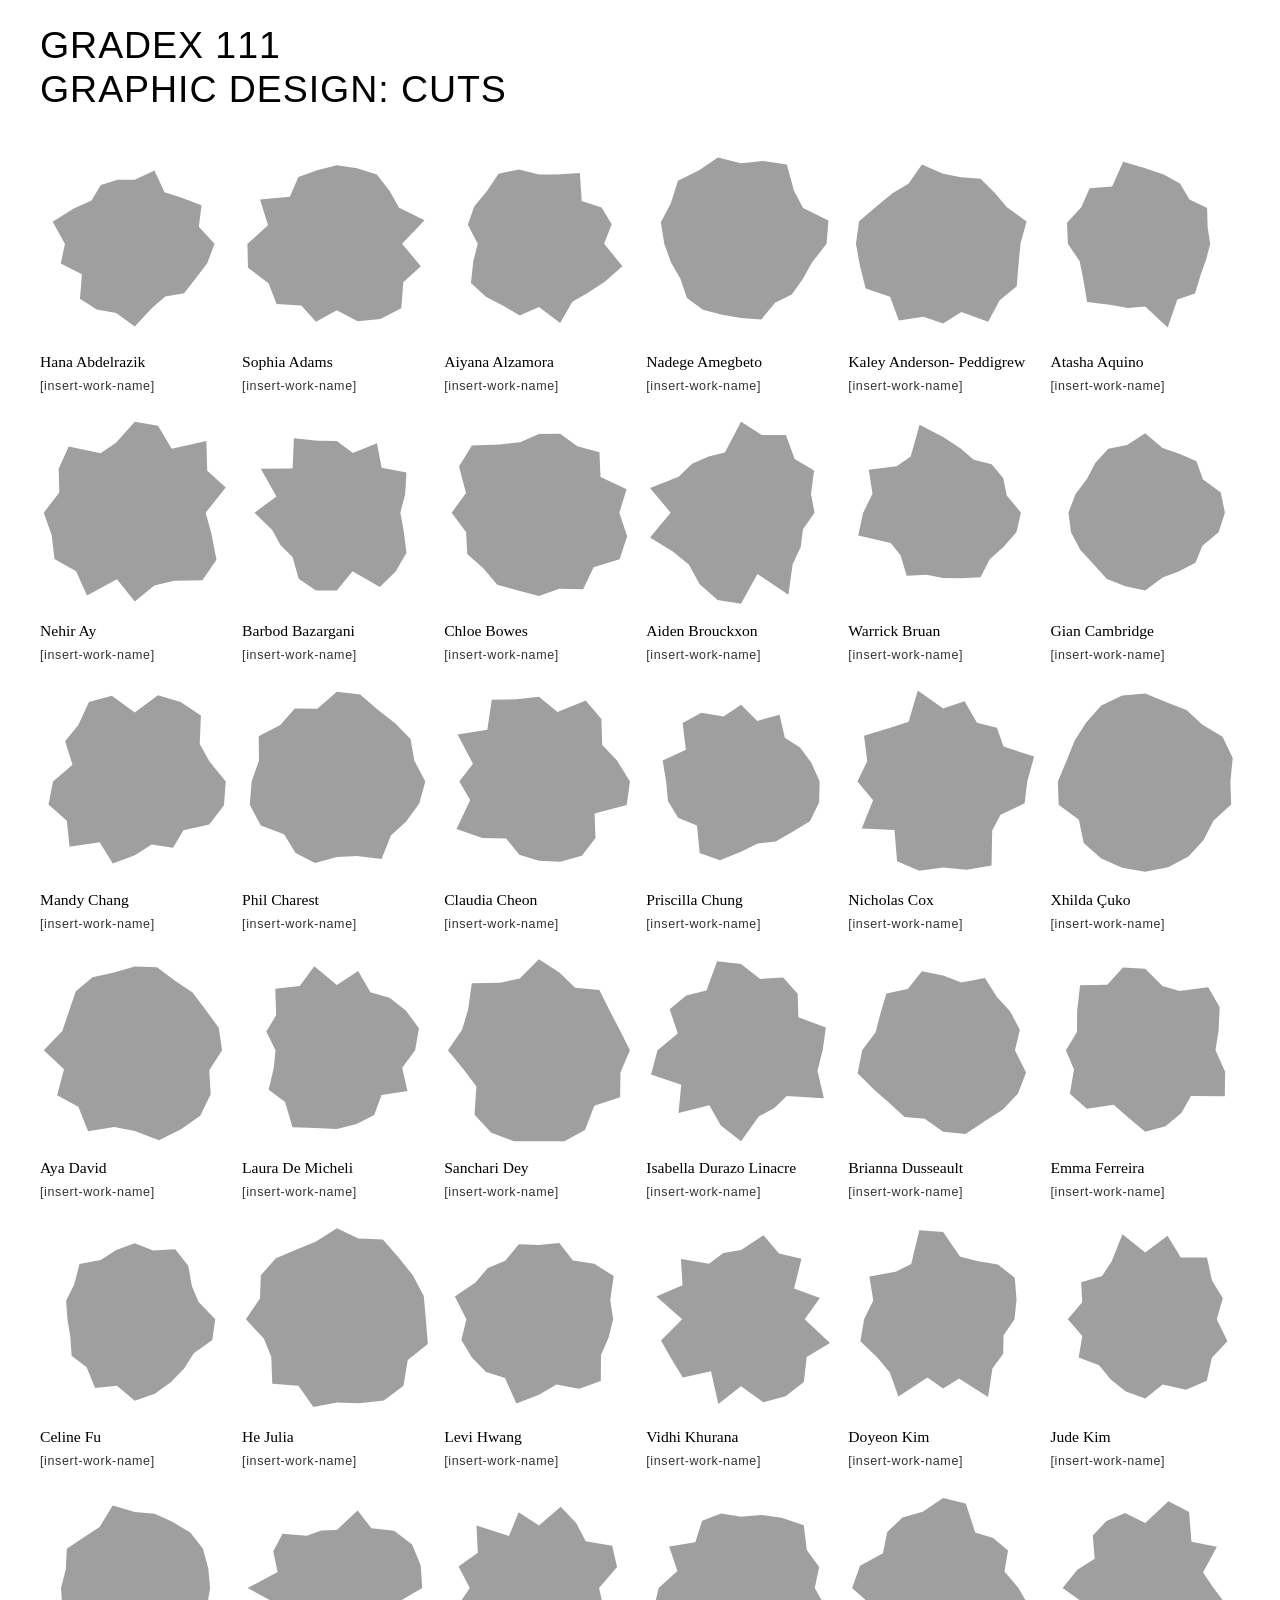
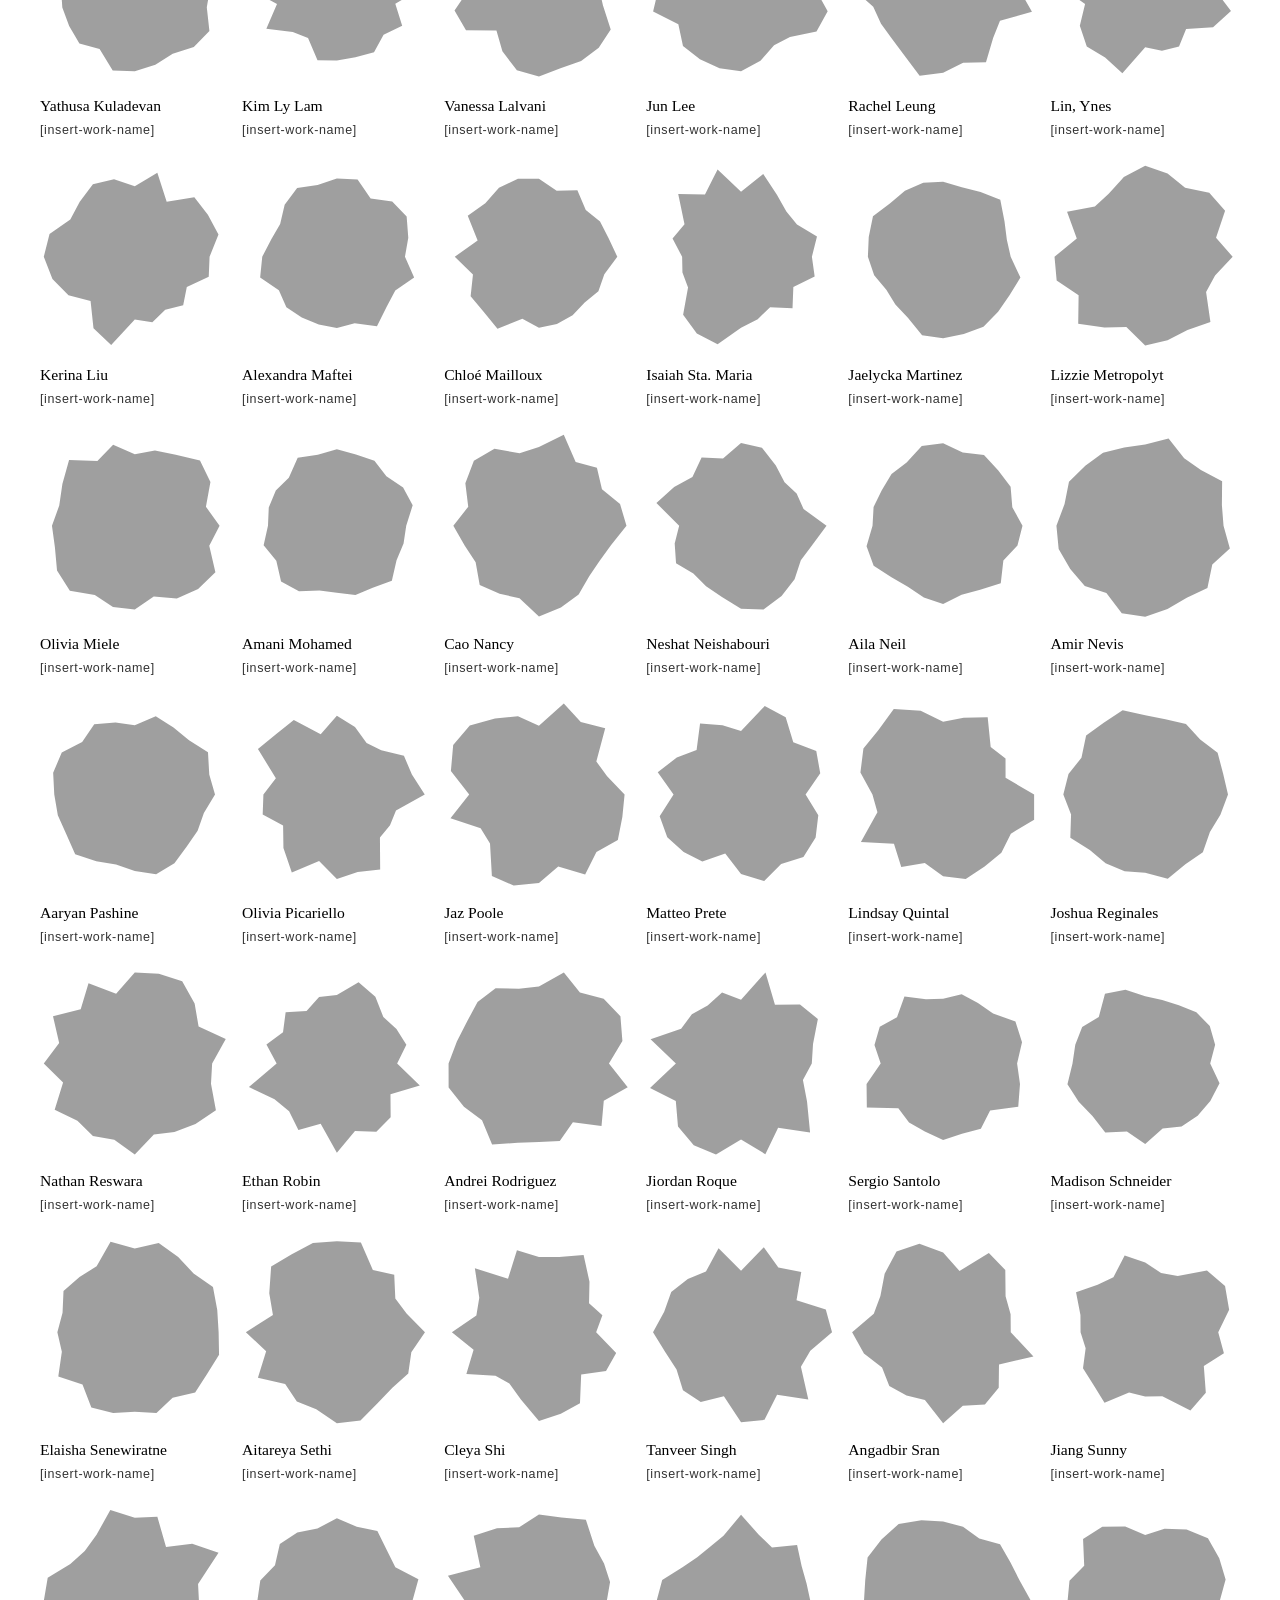
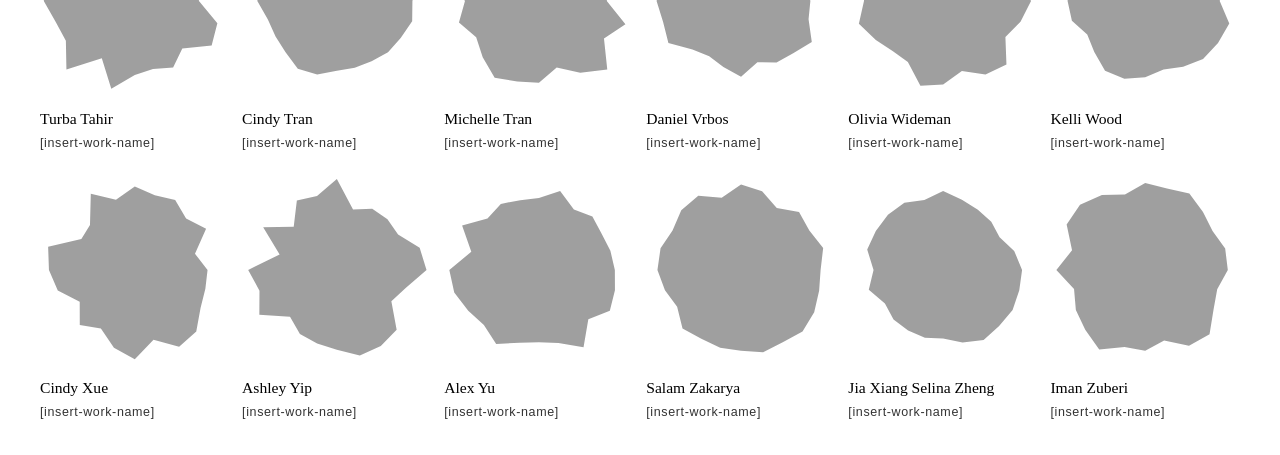
==== index.html @ b13c8884 "initial commit" ====
<!DOCTYPE html>
<html lang="en">
<head>
    <meta charset="UTF-8">
    <meta name="viewport" content="width=device-width, initial-scale=1.0">
    <title>GDX Prototype-1</title>

    <link href="https://fonts.cdnfonts.com/css/plantin-mt-pro" rel="stylesheet">
    <link href="https://fonts.cdnfonts.com/css/neue-haas-grotesk-display-pro" rel="stylesheet">

    <link rel="stylesheet" href="style.css">
</head>
<body>
    <!--
        Main page wrapper:
        Keeps title + archive grid centered and constrained to max width.
        JS does not replace this wrapper; it only injects cards inside
        .grid-container so the page shell remains stable.
    -->
    <div class="content-container">

        <!--
            Header region:
            Static semantic heading so users and screen readers immediately know
            the exhibit context before interactive content is injected.
        -->
        <div class="header-container">
            <h1>GradEX 111</h1>
            <h1>Graphic Design: CUTS</h1>
        </div>

        <!--
            Grid mount point:
            Starts empty in HTML by design. main.js reads sampleItems and creates
            one card per entry (thumbnail + artist name + work title), then binds
            click handlers that open floating preview windows.
        -->
        <div class="grid-container"></div>
        
    </div>
    <!--
        App script:
        Runs after body markup so querySelector calls can find DOM nodes.
        Responsible for:
        1) rendering cards
        2) generating organic clip-path silhouettes
        3) opening/stacking/dragging/resizing/closing preview windows
    -->
    <script src="./js/main.js"></script>
</body>
</html>
---- style.css ----
*{
    /* Reset default browser spacing so layout starts from a known baseline. */
    margin: 0;
    /*
        border-box sizing means width/height include padding and border.
        This makes fixed-size elements (like preview windows) easier to reason
        about and prevents accidental overflow from additive box model math.
    */
    box-sizing: border-box;
}
/*
    Global rem calibration:
    Setting html font-size to 12.5px makes rem values easy to convert mentally
    (e.g., 1.6rem = 20px). This creates consistent proportional scaling.
*/
html{
    font-size: 12.5px;
}

/*
    Body defaults:
    - Establishes the project font for all inherited text
    - Adds outer whitespace so content does not touch viewport edges
*/
body{
    font-family: 'Plantin MT Pro', sans-serif;
    padding: 24px;
    
}

/*
    Title container:
    Kept width-aligned with the grid so heading and cards share the same visual
    column boundaries.
*/
.header-container{
    width: 100%;
    max-width: 1200px;
    margin-bottom: 3rem;
}
.header-container h1{
    font-family: 'Neue Haas Grotesk Display Pro', sans-serif;
    font-weight: 400;
    margin: 0;
    font-size: 3rem;
    text-transform: uppercase;
    line-height: 3.5rem;
    letter-spacing: 0.025em;
    margin-bottom: 0rem;
}

/*
    Main shell:
    - full-width wrapper with minimum viewport height
    - flex column for vertical stacking (header above grid)
    - horizontal centering for both header and grid containers
*/
.content-container{
    width: 100%;
    min-height: 100vh;
    display: flex;
    flex-direction: column;
    align-items: center;
    justify-content: flex-start;
}

/*
    Archive grid:
    A fixed 6-column system for desktop prototype view.
    `minmax(0, 1fr)` prevents grid-item overflow from forcing columns wider.
*/
.grid-container{
    width: 100%;
    max-width: 1200px;
    display: grid;
    grid-template-columns: repeat(6, minmax(0, 1fr));
    gap: 1rem;
}

/*
    Individual card wrapper:
    Vertical flow for image -> artist -> work title with small rhythm spacing.
*/
.grid-item{
    display: flex;
    flex-direction: column;
    gap: 8px;
    margin-bottom: 1rem;
}

/*
    Thumbnail presentation:
    - starts as a random "paper cut" silhouette via CSS custom property
    - smoothly transitions to a full square on hover using second variable
    - cursor pointer communicates that thumbnail is interactive (opens preview)
*/
.grid-item-thumbnail{
    width: 100%;
    aspect-ratio: 1 / 1;
    object-fit: cover;
    border-radius: 0;
    margin-bottom: 0.5rem;
    clip-path: var(--clip-random);
    -webkit-clip-path: var(--clip-random);
    transition: clip-path 260ms ease, -webkit-clip-path 260ms ease;
    cursor: pointer;
}

.grid-item:hover .grid-item-thumbnail{
    clip-path: var(--clip-full);
    -webkit-clip-path: var(--clip-full);
}

/*
    "Pinned open" thumbnail state:
    JS adds this class while one or more preview windows are open for an item.
    This mirrors the hover shape so the expanded visual persists after mouseout.
*/
.grid-item-thumbnail.grid-item-thumbnail--pinned-open{
    clip-path: var(--clip-full);
    -webkit-clip-path: var(--clip-full);
}

/* Artist label styling (per card). */
.grid-item-heading{
    font-family: 'Plantin MT Pro', serif;
    font-size: 1.25rem;
    font-weight: 400;
    margin-bottom: 0;
}

/* Secondary metadata under artist name (work title). */
.grid-item-work-name{
    font-family: 'Neue Haas Grotesk Display Pro', sans-serif;
    font-weight: 400;
    font-size: 1rem;
    letter-spacing: 0.05em;
    color: #333;
}

/*
    Floating preview window (spawned by JS on thumbnail click):
    - fixed positioning allows desktop-like independent windows
    - explicit width/height set initial footprint
    - min-size safeguards prevent collapsing while resizing
    - resize: both allows bottom-right drag to resize in supporting browsers
*/
.preview-window{
    position: fixed;
    width: 30rem;
    height: 35rem;
    min-width: 15rem;
    min-height: 15rem;
    border: 1px solid #1f1f1f;
    background: #fff;
    box-shadow: 0 10px 24px rgba(0, 0, 0, 0.24);
    display: flex;
    flex-direction: column;
    overflow: hidden;
    resize: both;
}

/*
    Draggable header strip:
    JS attaches pointer drag behavior to this area only.
    user-select is disabled so dragging does not highlight text.
*/
.preview-window-header{
    min-height: 2.4rem;
    padding: 0.75rem 0.75rem;
    border-bottom: 1px solid #e2e2e2;
    display: flex;
    align-items: center;
    justify-content: space-between;
    gap: 0.75rem;
    user-select: none;
}

/*
    Window title:
    Ellipsis prevents long artist/work names from breaking header layout.
*/
.preview-window-title{
    font-size: 1rem;
    font-weight: 600;
    white-space: nowrap;
    overflow: hidden;
    text-overflow: ellipsis;
}

/*
    Close button:
    Styled as icon-like control. JS click handler removes parent window node.
*/
.preview-window-close{
    border: 0;
    background: transparent;
    font-size: 1.375rem;
    line-height: 1;
    cursor: pointer;
    padding: 0;
}

/*
    Main window content stack:
    - grows to fill available height
    - vertical layout: image first, details card second
    - overflow:auto lets content scroll when resized smaller than content needs
*/
.preview-window-content{
    flex: 1;
    min-height: 0;
    padding: 0.5rem;
    background: #f5f5f5;
    display: flex;
    flex-direction: column;
    gap: 0.5rem;
    overflow: auto;
}

/*
    Preview image behavior:
    Uses contain so full artwork remains visible without cropping.
    height: 65% reserves lower area for description + documentation link.
*/
.preview-window-image{
    width: 100%;
    min-height: 0;
    height: 65%;
    object-fit: contain;
}

/*
    Metadata panel under image:
    Light border and white background separate text from gray content area.
*/
.preview-window-details{
    display: flex;
    flex-direction: column;
    gap: 0.4rem;
    background: #fff;
    border: 1px solid #e2e2e2;
    padding: 0.5rem;
}
.preview-window-details p{
    font-family: 'Neue Haas Grotesk Display Pro', sans-serif;
    font-weight: 400;
    font-size: 1.5rem;
    letter-spacing: 0.05em;
    line-height: 1.35;
    color: #222;
}

/* Project description paragraph typography. */
.preview-window-description{
    margin-bottom: 1.25rem;
}

/* .preview-window-link-intro{

} */
/*
    Documentation URL link:
    word-break prevents very long URLs from overflowing narrow window widths.
*/
.preview-window-link{
    font-family: 'Neue Haas Grotesk Display Pro', sans-serif;
    font-weight: 400;
    font-size: 1.5rem;
    letter-spacing: 0.05em;
    color: #0047b3;
    text-decoration: underline;
    word-break: break-all;
}
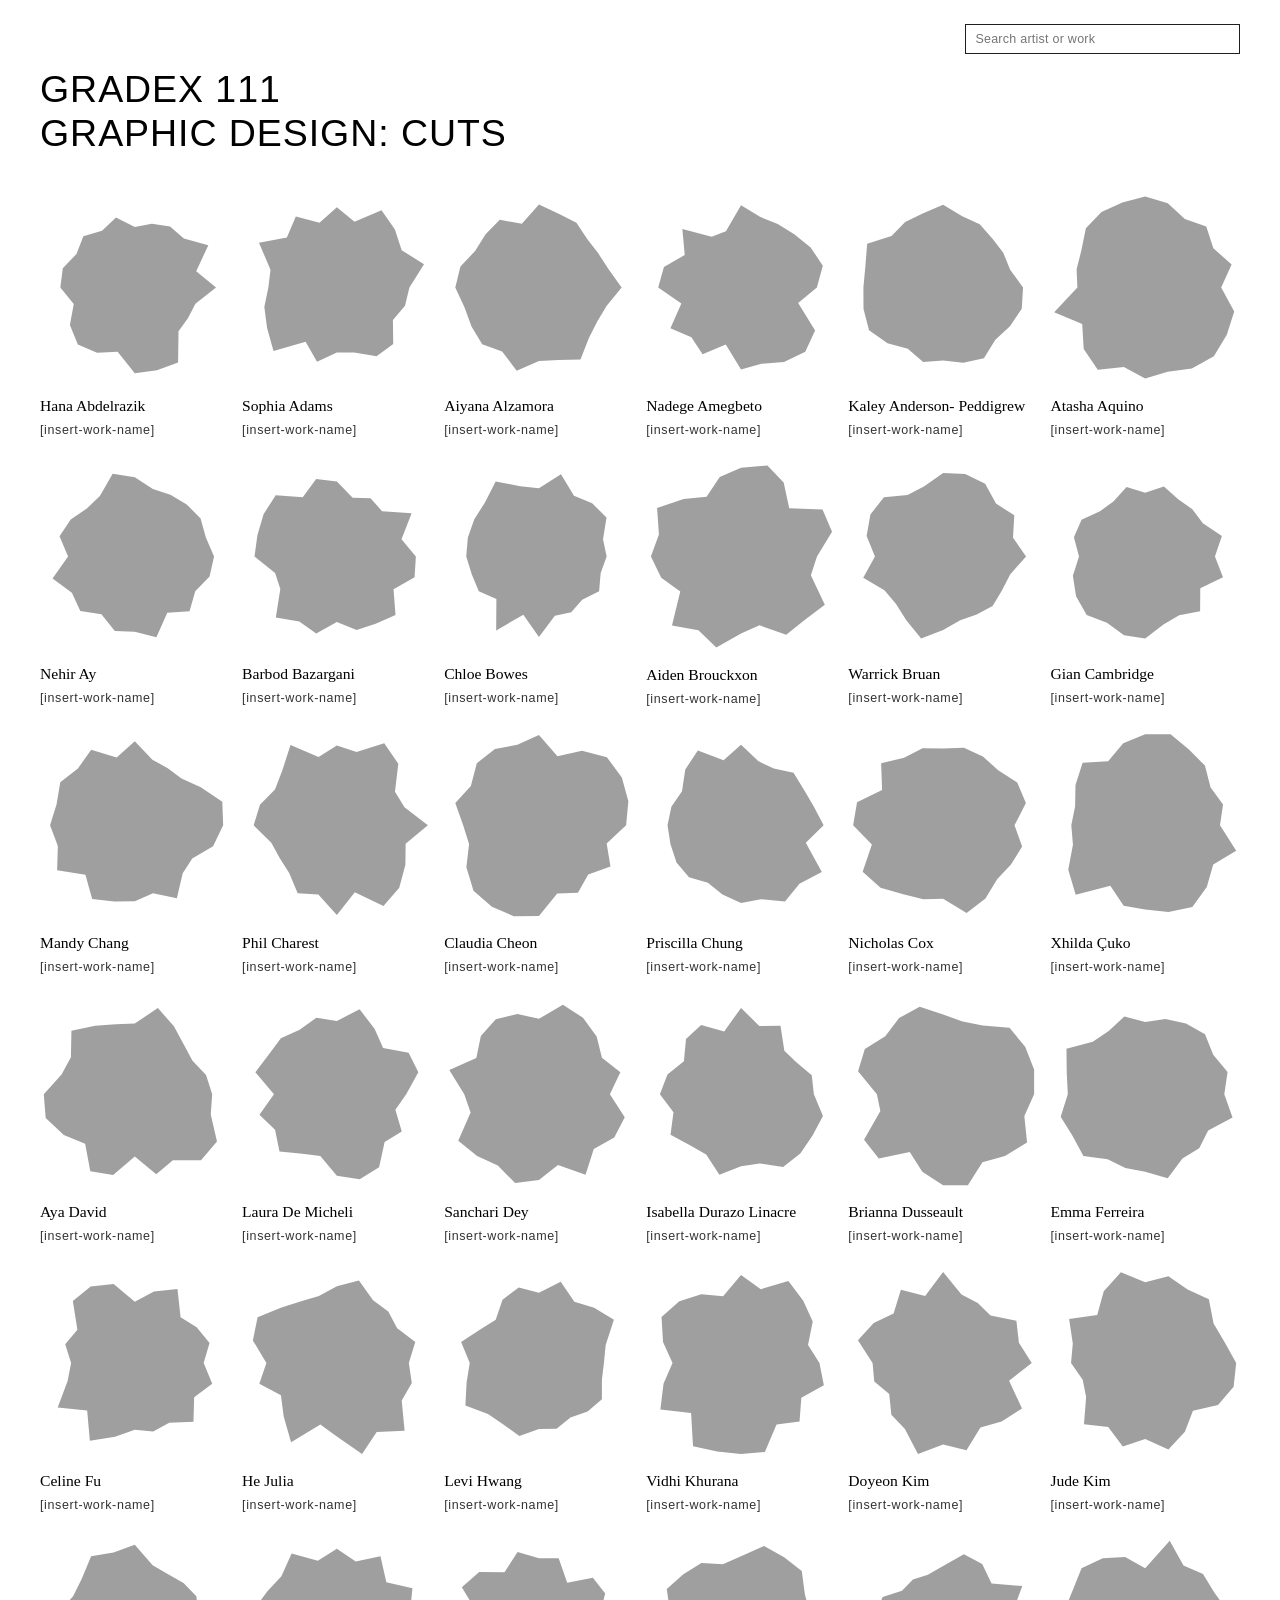
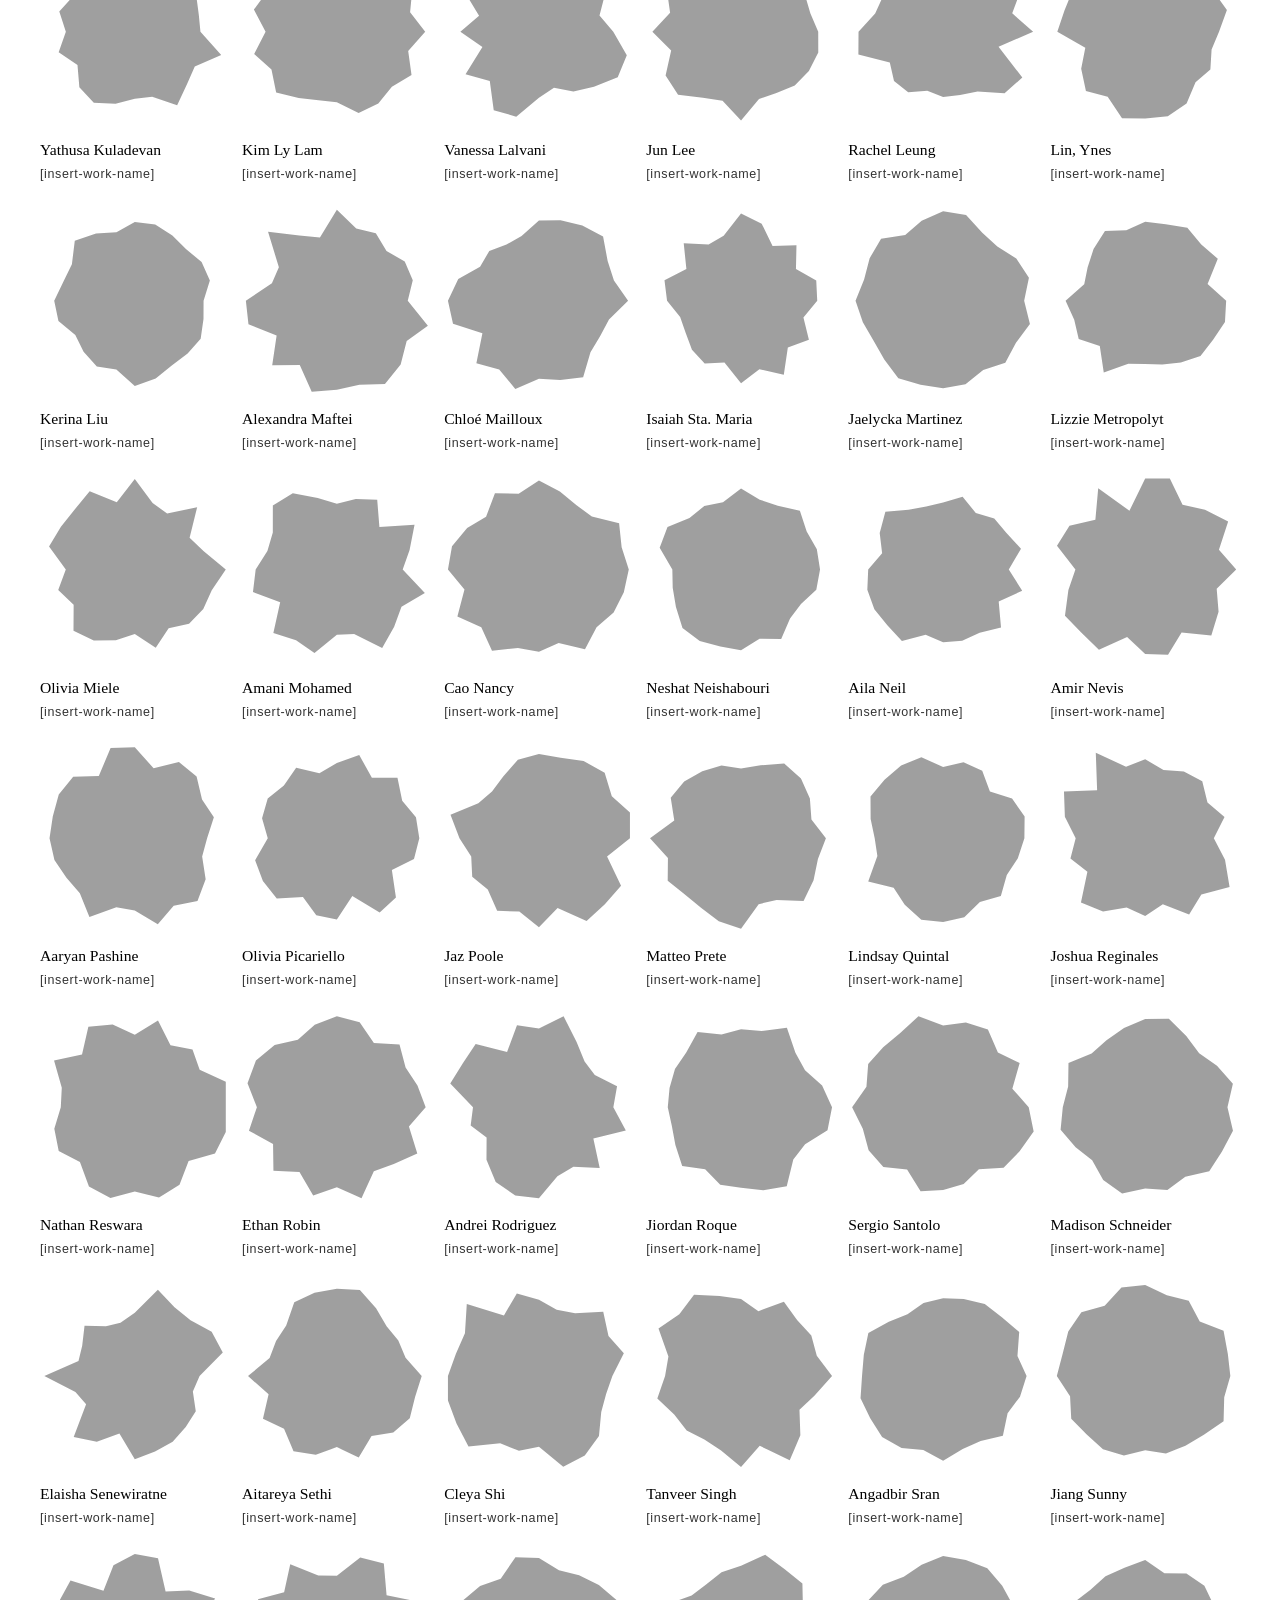
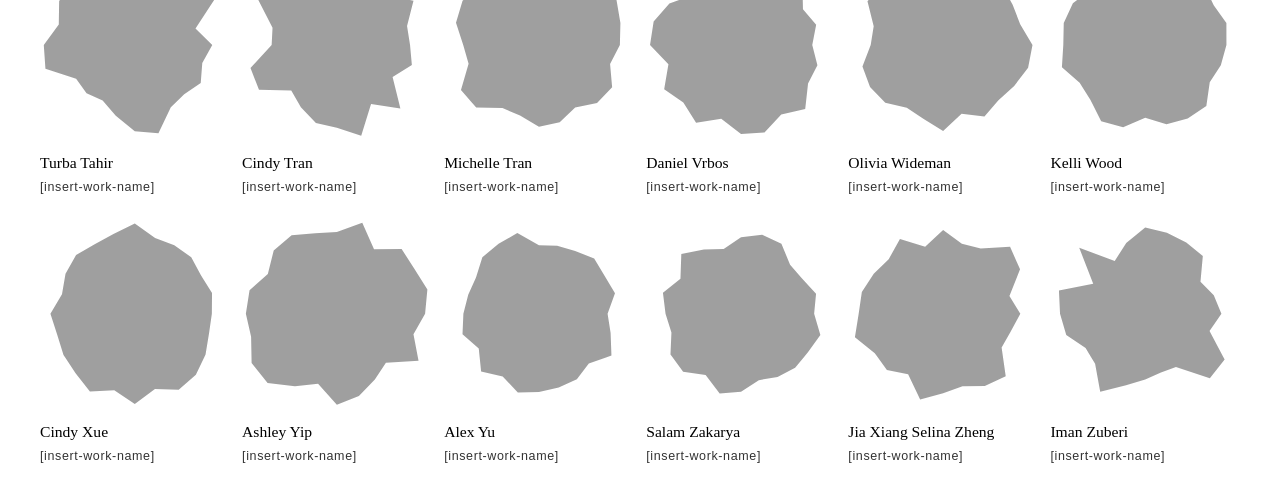
==== commit 40dc73d9: "changed html file name to index.html" ====
--- a/index.html
+++ b/index.html
@@ -25,6 +25,15 @@
             the exhibit context before interactive content is injected.
         -->
         <div class="header-container">
+            <div class="header-actions">
+                <input
+                    id="archive-search"
+                    class="archive-search-input"
+                    type="search"
+                    placeholder="Search artist or work"
+                    aria-label="Search by artist name or work name"
+                >
+            </div>
             <h1>GradEX 111</h1>
             <h1>Graphic Design: CUTS</h1>
         </div>
--- a/style.css
+++ b/style.css
@@ -38,6 +38,28 @@
     max-width: 1200px;
     margin-bottom: 3rem;
 }
+
+.header-actions{
+    width: 100%;
+    display: flex;
+    justify-content: flex-end;
+    margin-bottom: 1.125rem;
+}
+
+.archive-search-input{
+    width: min(100%, 22rem);
+    border: 1px solid #1f1f1f;
+    padding: 0.55rem 0.75rem;
+    font-family: 'Neue Haas Grotesk Display Pro', sans-serif;
+    font-size: 1rem;
+    letter-spacing: 0.02em;
+}
+
+.archive-search-input:focus{
+    outline: 2px solid #1f1f1f;
+    outline-offset: 1px;
+}
+
 .header-container h1{
     font-family: 'Neue Haas Grotesk Display Pro', sans-serif;
     font-weight: 400;
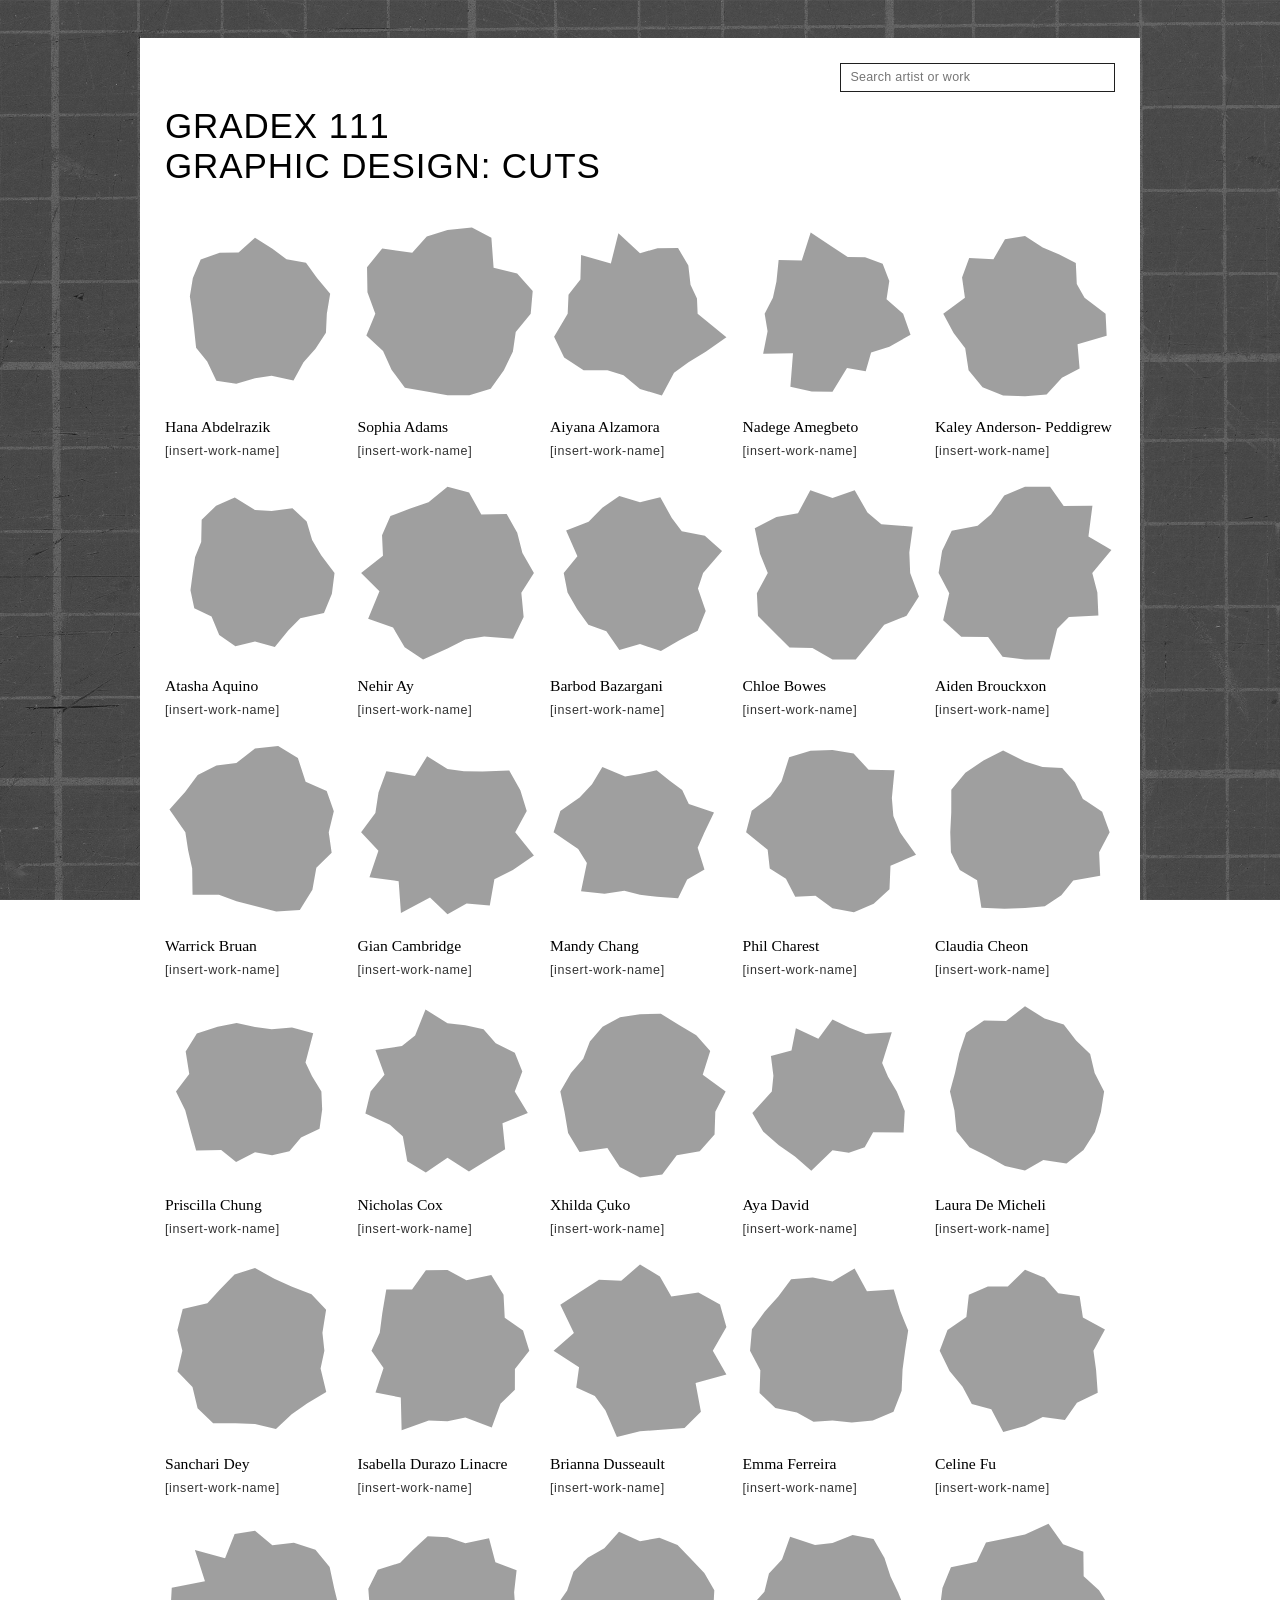
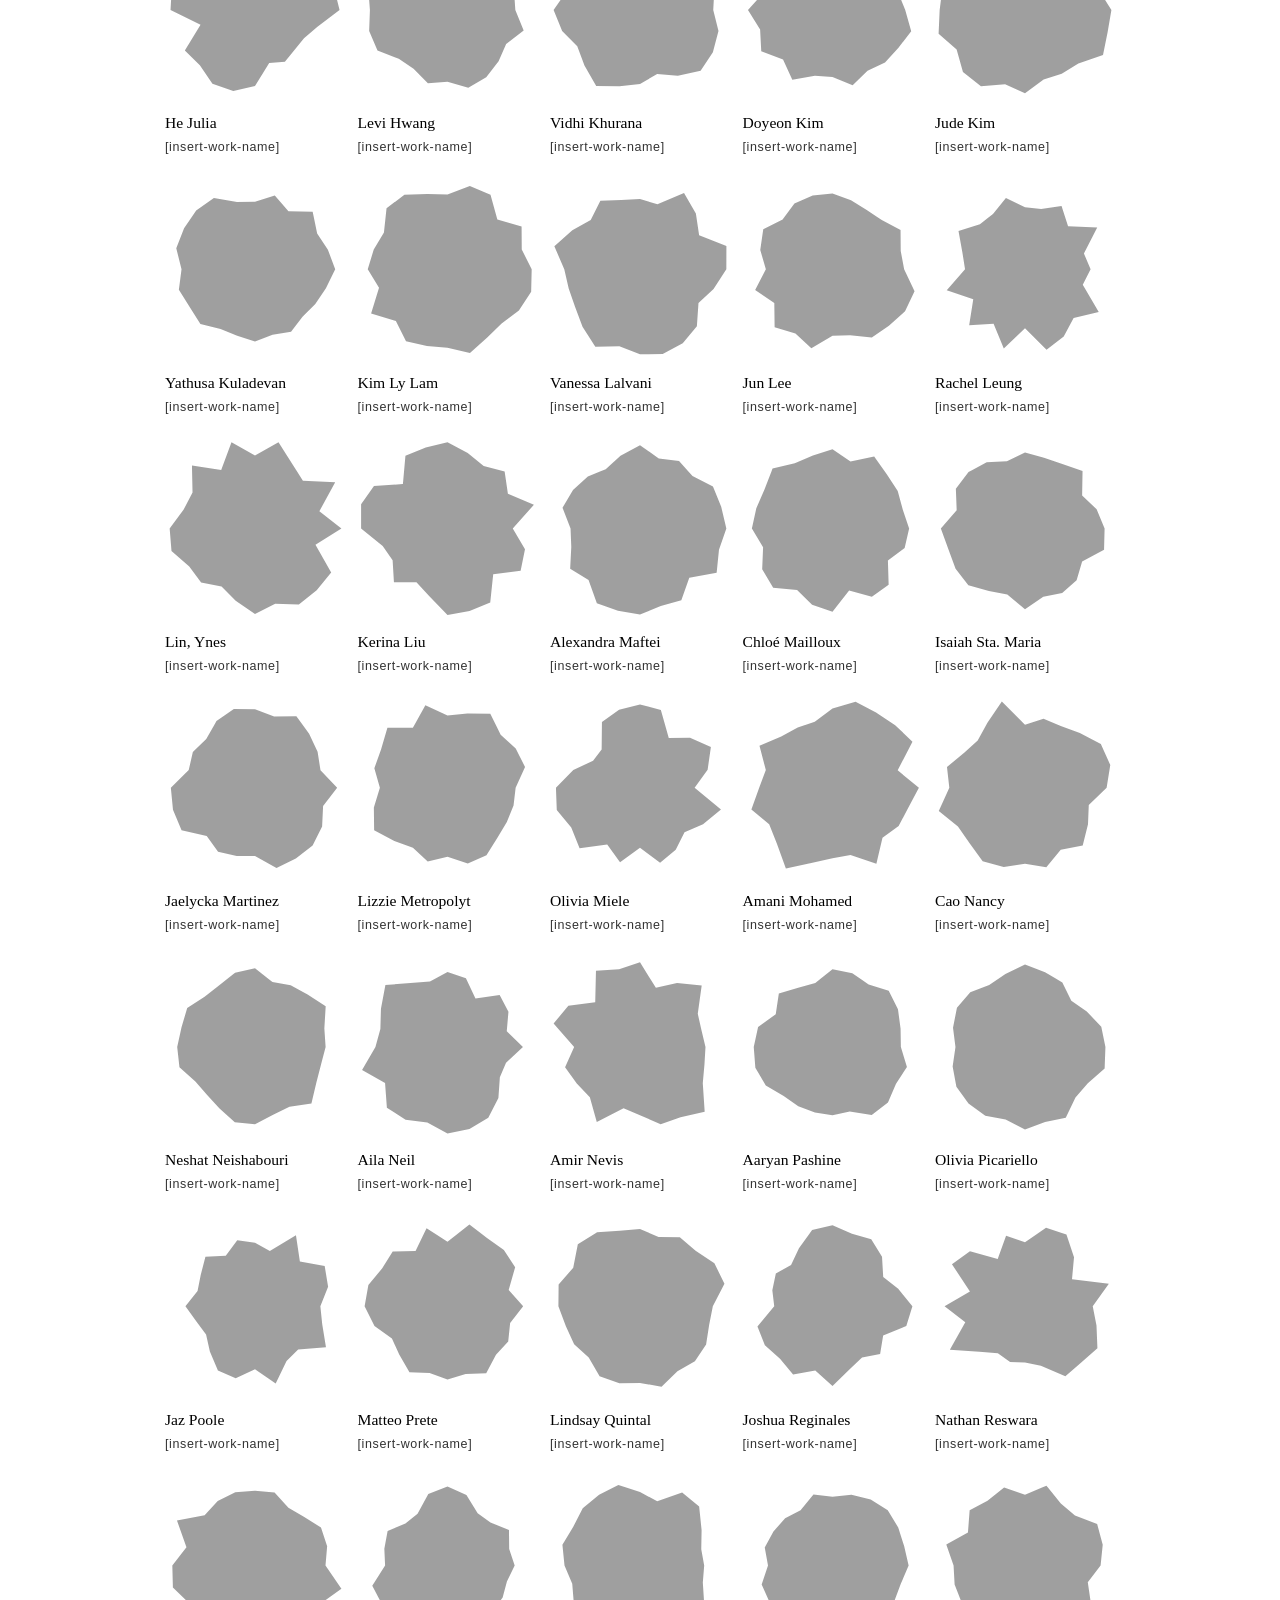
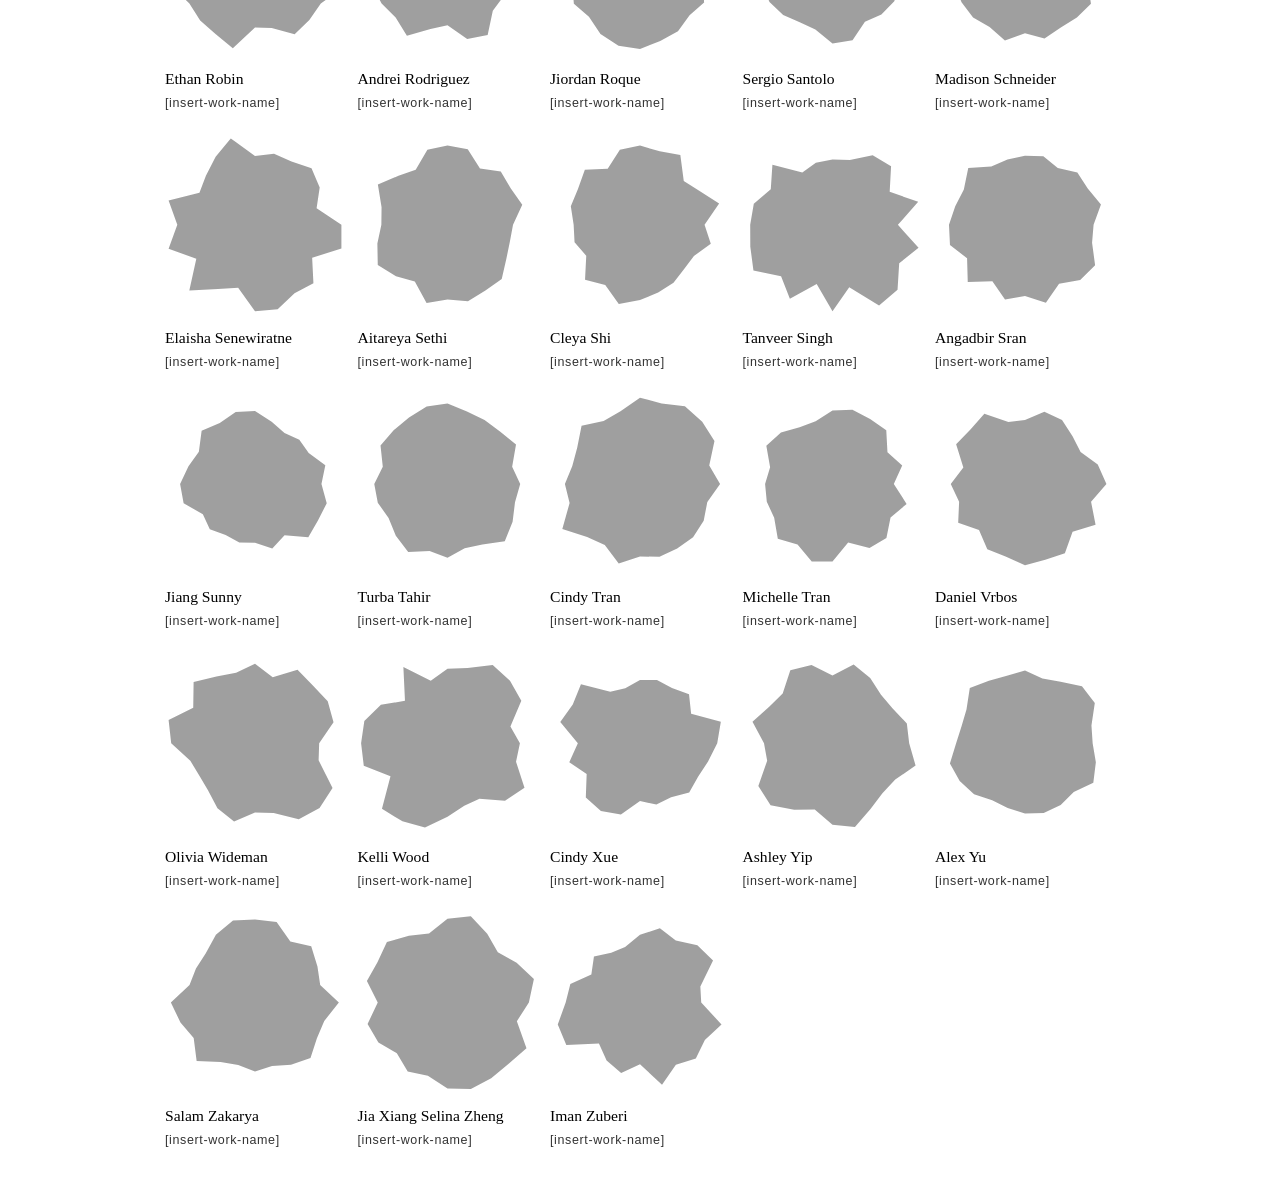
==== commit d97a221b: "cutting-mat-background" ====
--- a/index.html
+++ b/index.html
@@ -4,57 +4,29 @@
     <meta charset="UTF-8">
     <meta name="viewport" content="width=device-width, initial-scale=1.0">
     <title>GDX Prototype-1</title>
-
     <link href="https://fonts.cdnfonts.com/css/plantin-mt-pro" rel="stylesheet">
     <link href="https://fonts.cdnfonts.com/css/neue-haas-grotesk-display-pro" rel="stylesheet">
-
     <link rel="stylesheet" href="style.css">
 </head>
 <body>
-    <!--
-        Main page wrapper:
-        Keeps title + archive grid centered and constrained to max width.
-        JS does not replace this wrapper; it only injects cards inside
-        .grid-container so the page shell remains stable.
-    -->
     <div class="content-container">
-
-        <!--
-            Header region:
-            Static semantic heading so users and screen readers immediately know
-            the exhibit context before interactive content is injected.
-        -->
-        <div class="header-container">
-            <div class="header-actions">
-                <input
-                    id="archive-search"
-                    class="archive-search-input"
-                    type="search"
-                    placeholder="Search artist or work"
-                    aria-label="Search by artist name or work name"
-                >
-            </div>
-            <h1>GradEX 111</h1>
-            <h1>Graphic Design: CUTS</h1>
-        </div>
-
-        <!--
-            Grid mount point:
-            Starts empty in HTML by design. main.js reads sampleItems and creates
-            one card per entry (thumbnail + artist name + work title), then binds
-            click handlers that open floating preview windows.
-        -->
-        <div class="grid-container"></div>
-        
+        <main class="archive-panel">
+            <header class="header-container">
+                <div class="header-actions">
+                    <input
+                        id="archive-search"
+                        class="archive-search-input"
+                        type="search"
+                        placeholder="Search artist or work"
+                        aria-label="Search by artist name or work name"
+                    >
+                </div>
+                <h1>GradEX 111</h1>
+                <h1>Graphic Design: CUTS</h1>
+            </header>
+            <div class="grid-container"></div>
+        </main>
     </div>
-    <!--
-        App script:
-        Runs after body markup so querySelector calls can find DOM nodes.
-        Responsible for:
-        1) rendering cards
-        2) generating organic clip-path silhouettes
-        3) opening/stacking/dragging/resizing/closing preview windows
-    -->
     <script src="./js/main.js"></script>
 </body>
 </html>
--- a/style.css
+++ b/style.css
@@ -1,53 +1,63 @@
 *{
-    /* Reset default browser spacing so layout starts from a known baseline. */
     margin: 0;
-    /*
-        border-box sizing means width/height include padding and border.
-        This makes fixed-size elements (like preview windows) easier to reason
-        about and prevents accidental overflow from additive box model math.
-    */
     box-sizing: border-box;
 }
-/*
-    Global rem calibration:
-    Setting html font-size to 12.5px makes rem values easy to convert mentally
-    (e.g., 1.6rem = 20px). This creates consistent proportional scaling.
-*/
+
+:root{
+    --container-max: 1000px;
+    --panel-max: 1000px;
+    --content-padding-inline: 0;
+    --header-margin-bottom: 3rem;
+    --header-size: 3rem;
+    --header-line-height: 3.5rem;
+    --header-actions-justify: flex-end;
+    --search-width: min(100%, 22rem);
+    --archive-margin-top: 3rem;
+    --archive-padding: clamp(1.25rem, 2vw, 2rem);
+    --grid-columns: 6;
+    --grid-gap: 1rem;
+    --preview-width: 30rem;
+    --preview-height: 35rem;
+    --preview-min-width: 15rem;
+    --preview-min-height: 15rem;
+    --preview-resize: both;
+    --preview-header-padding: 0.75rem 0.75rem;
+    --preview-text-size: 1.5rem;
+}
+
 html{
     font-size: 12.5px;
 }
 
-/*
-    Body defaults:
-    - Establishes the project font for all inherited text
-    - Adds outer whitespace so content does not touch viewport edges
-*/
 body{
     font-family: 'Plantin MT Pro', sans-serif;
-    padding: 24px;
-    
-}
-
-/*
-    Title container:
-    Kept width-aligned with the grid so heading and cards share the same visual
-    column boundaries.
-*/
+    padding: 0;
+}
+
+.header-container,
+.grid-container{
+    width: 100%;
+    max-width: var(--container-max);
+}
+
+.archive-panel{
+    width: 100%;
+    max-width: var(--panel-max);
+}
+
 .header-container{
-    width: 100%;
-    max-width: 1200px;
-    margin-bottom: 3rem;
+    margin-bottom: var(--header-margin-bottom);
 }
 
 .header-actions{
     width: 100%;
     display: flex;
-    justify-content: flex-end;
+    justify-content: var(--header-actions-justify);
     margin-bottom: 1.125rem;
 }
 
 .archive-search-input{
-    width: min(100%, 22rem);
+    width: var(--search-width);
     border: 1px solid #1f1f1f;
     padding: 0.55rem 0.75rem;
     font-family: 'Neue Haas Grotesk Display Pro', sans-serif;
@@ -64,19 +74,12 @@
     font-family: 'Neue Haas Grotesk Display Pro', sans-serif;
     font-weight: 400;
     margin: 0;
-    font-size: 3rem;
+    font-size: var(--header-size);
     text-transform: uppercase;
-    line-height: 3.5rem;
+    line-height: var(--header-line-height);
     letter-spacing: 0.025em;
-    margin-bottom: 0rem;
-}
-
-/*
-    Main shell:
-    - full-width wrapper with minimum viewport height
-    - flex column for vertical stacking (header above grid)
-    - horizontal centering for both header and grid containers
-*/
+}
+
 .content-container{
     width: 100%;
     min-height: 100vh;
@@ -84,25 +87,36 @@
     flex-direction: column;
     align-items: center;
     justify-content: flex-start;
-}
-
-/*
-    Archive grid:
-    A fixed 6-column system for desktop prototype view.
-    `minmax(0, 1fr)` prevents grid-item overflow from forcing columns wider.
-*/
+    position: relative;
+    isolation: isolate;
+    padding-inline: var(--content-padding-inline);
+}
+
+.content-container::before{
+    content: "";
+    position: fixed;
+    inset: 0;
+    background-color: #2f5d55;
+    background-image: url('./images/web-background-attempt-3.webp');
+    background-position: center;
+    background-repeat: no-repeat;
+    background-size: cover;
+    z-index: -1;
+    pointer-events: none;
+}
+
+.archive-panel{
+    margin-top: var(--archive-margin-top);
+    background: #fff;
+    padding: var(--archive-padding);
+}
+
 .grid-container{
-    width: 100%;
-    max-width: 1200px;
     display: grid;
-    grid-template-columns: repeat(6, minmax(0, 1fr));
-    gap: 1rem;
-}
-
-/*
-    Individual card wrapper:
-    Vertical flow for image -> artist -> work title with small rhythm spacing.
-*/
+    grid-template-columns: repeat(var(--grid-columns), minmax(0, 1fr));
+    gap: var(--grid-gap);
+}
+
 .grid-item{
     display: flex;
     flex-direction: column;
@@ -110,12 +124,6 @@
     margin-bottom: 1rem;
 }
 
-/*
-    Thumbnail presentation:
-    - starts as a random "paper cut" silhouette via CSS custom property
-    - smoothly transitions to a full square on hover using second variable
-    - cursor pointer communicates that thumbnail is interactive (opens preview)
-*/
 .grid-item-thumbnail{
     width: 100%;
     aspect-ratio: 1 / 1;
@@ -128,22 +136,12 @@
     cursor: pointer;
 }
 
-.grid-item:hover .grid-item-thumbnail{
-    clip-path: var(--clip-full);
-    -webkit-clip-path: var(--clip-full);
-}
-
-/*
-    "Pinned open" thumbnail state:
-    JS adds this class while one or more preview windows are open for an item.
-    This mirrors the hover shape so the expanded visual persists after mouseout.
-*/
+.grid-item:hover .grid-item-thumbnail,
 .grid-item-thumbnail.grid-item-thumbnail--pinned-open{
     clip-path: var(--clip-full);
     -webkit-clip-path: var(--clip-full);
 }
 
-/* Artist label styling (per card). */
 .grid-item-heading{
     font-family: 'Plantin MT Pro', serif;
     font-size: 1.25rem;
@@ -151,7 +149,6 @@
     margin-bottom: 0;
 }
 
-/* Secondary metadata under artist name (work title). */
 .grid-item-work-name{
     font-family: 'Neue Haas Grotesk Display Pro', sans-serif;
     font-weight: 400;
@@ -160,36 +157,24 @@
     color: #333;
 }
 
-/*
-    Floating preview window (spawned by JS on thumbnail click):
-    - fixed positioning allows desktop-like independent windows
-    - explicit width/height set initial footprint
-    - min-size safeguards prevent collapsing while resizing
-    - resize: both allows bottom-right drag to resize in supporting browsers
-*/
 .preview-window{
     position: fixed;
-    width: 30rem;
-    height: 35rem;
-    min-width: 15rem;
-    min-height: 15rem;
+    width: var(--preview-width);
+    height: var(--preview-height);
+    min-width: var(--preview-min-width);
+    min-height: var(--preview-min-height);
     border: 1px solid #1f1f1f;
     background: #fff;
     box-shadow: 0 10px 24px rgba(0, 0, 0, 0.24);
     display: flex;
     flex-direction: column;
     overflow: hidden;
-    resize: both;
-}
-
-/*
-    Draggable header strip:
-    JS attaches pointer drag behavior to this area only.
-    user-select is disabled so dragging does not highlight text.
-*/
+    resize: var(--preview-resize);
+}
+
 .preview-window-header{
     min-height: 2.4rem;
-    padding: 0.75rem 0.75rem;
+    padding: var(--preview-header-padding);
     border-bottom: 1px solid #e2e2e2;
     display: flex;
     align-items: center;
@@ -198,10 +183,6 @@
     user-select: none;
 }
 
-/*
-    Window title:
-    Ellipsis prevents long artist/work names from breaking header layout.
-*/
 .preview-window-title{
     font-size: 1rem;
     font-weight: 600;
@@ -210,10 +191,6 @@
     text-overflow: ellipsis;
 }
 
-/*
-    Close button:
-    Styled as icon-like control. JS click handler removes parent window node.
-*/
 .preview-window-close{
     border: 0;
     background: transparent;
@@ -223,12 +200,6 @@
     padding: 0;
 }
 
-/*
-    Main window content stack:
-    - grows to fill available height
-    - vertical layout: image first, details card second
-    - overflow:auto lets content scroll when resized smaller than content needs
-*/
 .preview-window-content{
     flex: 1;
     min-height: 0;
@@ -240,11 +211,6 @@
     overflow: auto;
 }
 
-/*
-    Preview image behavior:
-    Uses contain so full artwork remains visible without cropping.
-    height: 65% reserves lower area for description + documentation link.
-*/
 .preview-window-image{
     width: 100%;
     min-height: 0;
@@ -252,10 +218,6 @@
     object-fit: contain;
 }
 
-/*
-    Metadata panel under image:
-    Light border and white background separate text from gray content area.
-*/
 .preview-window-details{
     display: flex;
     flex-direction: column;
@@ -265,32 +227,157 @@
     padding: 0.5rem;
 }
 .preview-window-details p{
-    font-family: 'Neue Haas Grotesk Display Pro', sans-serif;
-    font-weight: 400;
-    font-size: 1.5rem;
-    letter-spacing: 0.05em;
     line-height: 1.35;
     color: #222;
 }
 
-/* Project description paragraph typography. */
 .preview-window-description{
     margin-bottom: 1.25rem;
 }
 
-/* .preview-window-link-intro{
-
-} */
-/*
-    Documentation URL link:
-    word-break prevents very long URLs from overflowing narrow window widths.
-*/
+.preview-window-details p,
 .preview-window-link{
     font-family: 'Neue Haas Grotesk Display Pro', sans-serif;
     font-weight: 400;
-    font-size: 1.5rem;
+    font-size: var(--preview-text-size);
     letter-spacing: 0.05em;
+}
+
+.preview-window-details p{
+    color: #222;
+}
+
+.preview-window-link{
     color: #0047b3;
     text-decoration: underline;
     word-break: break-all;
 }
+
+@media (max-width: 400px){
+    :root{
+        --content-padding-inline: 0.5rem;
+        --header-margin-bottom: 1.5rem;
+        --header-size: 1.7rem;
+        --header-line-height: 2rem;
+        --header-actions-justify: stretch;
+        --search-width: 100%;
+        --archive-margin-top: 1.5rem;
+        --archive-padding: 0.75rem;
+        --grid-columns: 1;
+        --grid-gap: 0.75rem;
+        --preview-width: 96vw;
+        --preview-height: 76vh;
+        --preview-min-width: 0;
+        --preview-min-height: 12rem;
+        --preview-resize: none;
+        --preview-header-padding: 0.45rem 0.5rem;
+        --preview-text-size: 1rem;
+    }
+
+    .grid-item-heading{
+        font-size: 1rem;
+    }
+
+    .grid-item-work-name{
+        font-size: 0.85rem;
+    }
+
+}
+
+@media (min-width: 401px) and (max-width: 599px){
+    :root{
+        --content-padding-inline: 0.75rem;
+        --header-margin-bottom: 1.75rem;
+        --header-size: 1.9rem;
+        --header-line-height: 2.2rem;
+        --header-actions-justify: stretch;
+        --search-width: 100%;
+        --archive-margin-top: 1.75rem;
+        --archive-padding: 0.9rem;
+        --grid-columns: 2;
+        --grid-gap: 0.8rem;
+        --preview-width: min(95vw, 22rem);
+        --preview-height: min(78vh, 28rem);
+        --preview-min-width: 0;
+        --preview-min-height: 13rem;
+        --preview-resize: none;
+        --preview-header-padding: 0.5rem 0.55rem;
+        --preview-text-size: 1.05rem;
+    }
+
+    .grid-item-heading{
+        font-size: 1.05rem;
+    }
+
+    .grid-item-work-name{
+        font-size: 0.9rem;
+    }
+
+}
+
+@media (min-width: 600px) and (max-width: 767px){
+    :root{
+        --content-padding-inline: 1rem;
+        --header-margin-bottom: 2rem;
+        --header-size: 2.1rem;
+        --header-line-height: 2.5rem;
+        --archive-margin-top: 2rem;
+        --archive-padding: 1rem;
+        --panel-max: 500px;
+        --grid-columns: 2;
+        --grid-gap: 0.9rem;
+        --preview-width: min(92vw, 24rem);
+        --preview-height: min(80vh, 30rem);
+    }
+}
+
+@media (min-width: 768px) and (max-width: 999px){
+    :root{
+        --content-padding-inline: 1.5rem;
+        --header-margin-bottom: 2rem;
+        --header-size: 2.5rem;
+        --header-line-height: 3rem;
+        --archive-margin-top: 2.5rem;
+        --archive-padding: 1.25rem;
+        --panel-max: 800px;
+        --grid-columns: 4;
+        --preview-width: min(85vw, 28rem);
+        --preview-height: min(75vh, 32rem);
+    }
+}
+
+@media (min-width: 1000px) and (max-width: 1439px){
+    :root{
+        --container-max: 1000px;
+        --panel-max: 1000px;
+        --content-padding-inline: 0;
+        --header-size: 2.8rem;
+        --header-line-height: 3.2rem;
+        --grid-columns: 5;
+    }
+}
+
+@media (min-width: 1440px) and (max-width: 1799px){
+    :root{
+        --container-max: 1200px;
+        --panel-max: 1200px;
+        --content-padding-inline: 0;
+        --header-size: 3rem;
+        --header-line-height: 3.5rem;
+        --grid-columns: 6;
+    }
+}
+
+@media (min-width: 1800px){
+    :root{
+        --container-max: 1560px;
+        --panel-max: 1560px;
+        --content-padding-inline: 0;
+        --header-size: 3.35rem;
+        --header-line-height: 3.9rem;
+        --grid-columns: 7;
+        --grid-gap: 1.25rem;
+        --preview-width: 34rem;
+        --preview-height: 38rem;
+    }
+}
